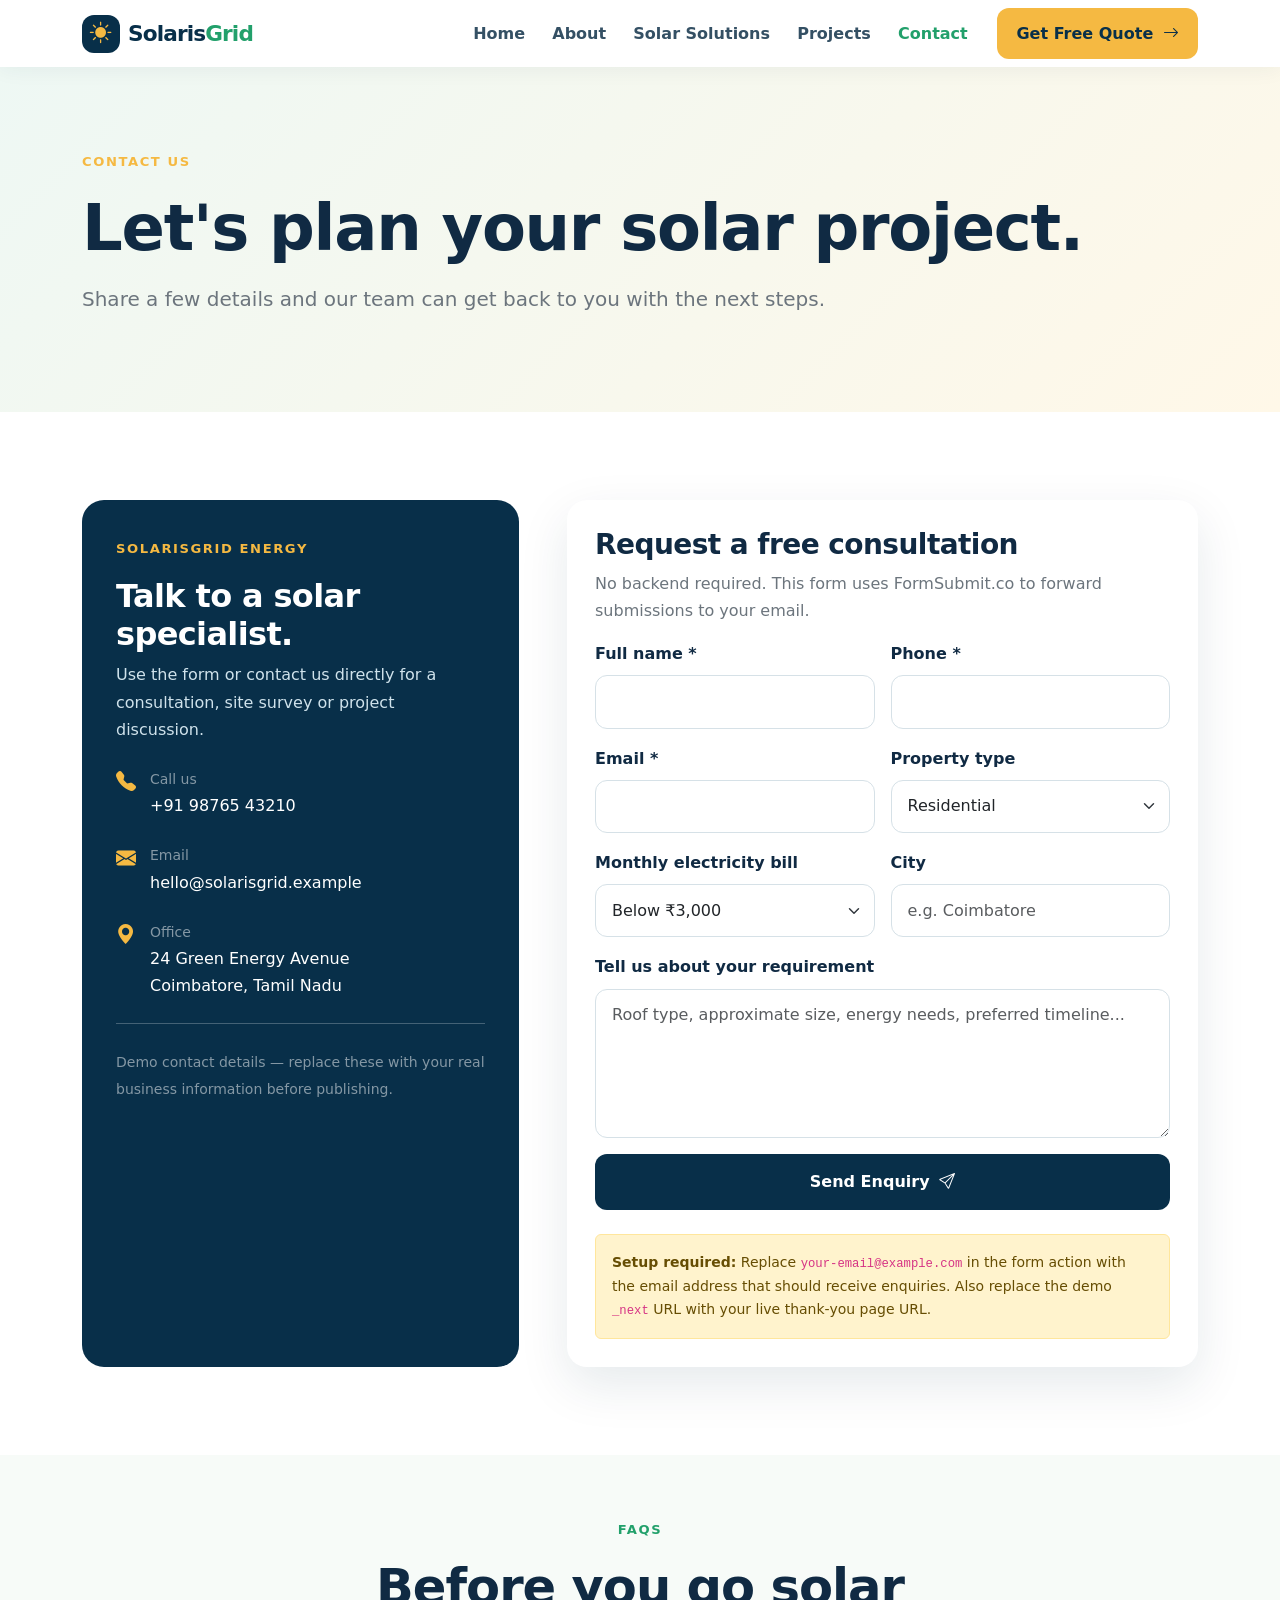
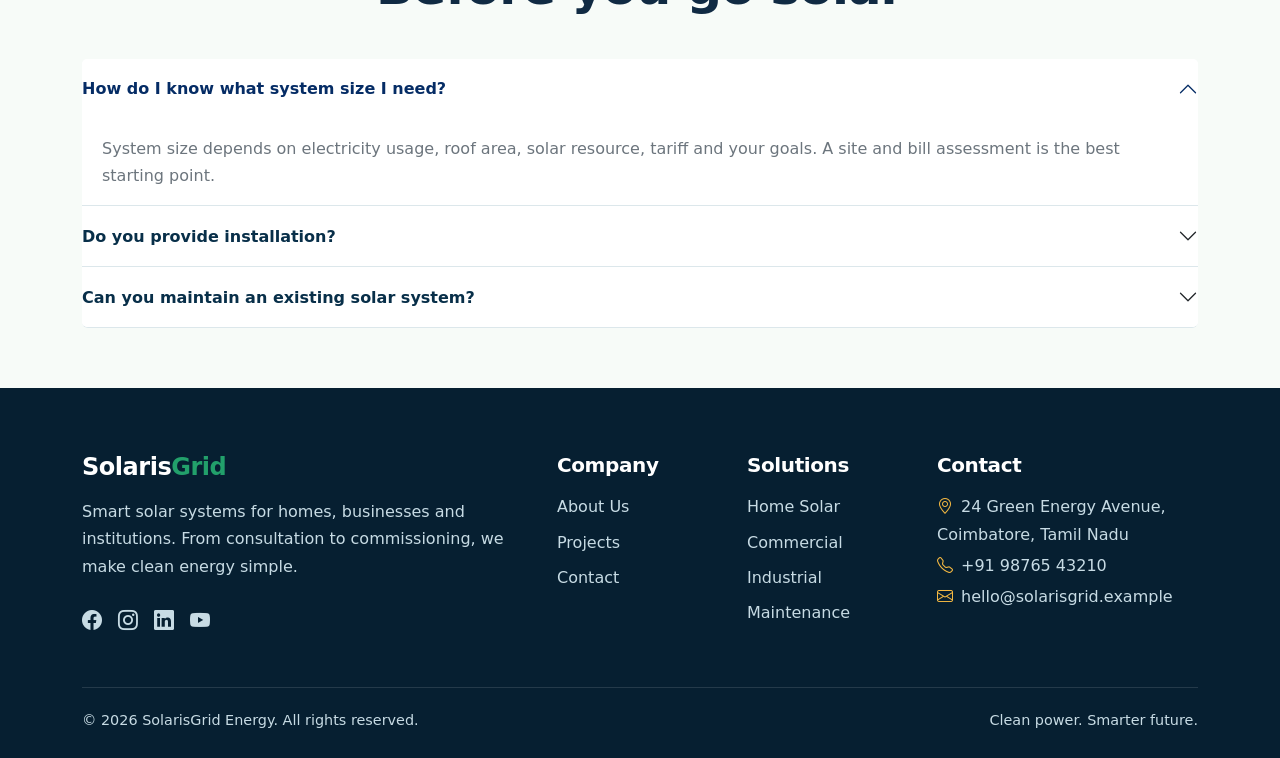
==== contact.html @ 3a263a2d "Add files via upload" ====
<!doctype html>
<html lang="en"><head>
<meta charset="utf-8"><meta name="viewport" content="width=device-width,initial-scale=1">
<title>Contact & Free Quote | SolarisGrid Energy</title>
<meta name="description" content="SolarisGrid Energy provides solar panel sales, installation, maintenance and energy solutions for homes and businesses.">
<link rel="preconnect" href="https://cdn.jsdelivr.net">
<link href="https://cdn.jsdelivr.net/npm/bootstrap@5.3.3/dist/css/bootstrap.min.css" rel="stylesheet">
<link href="https://cdn.jsdelivr.net/npm/bootstrap-icons@1.11.3/font/bootstrap-icons.css" rel="stylesheet">
<link href="assets/css/style.css" rel="stylesheet">
</head><body>
<nav class="navbar navbar-expand-lg sticky-top">
 <div class="container">
  <a class="navbar-brand" href="index.html"><span class="brand-mark"><i class="bi bi-sun-fill"></i></span>Solaris<span style="color:var(--mint)">Grid</span></a>
  <button class="navbar-toggler" type="button" data-bs-toggle="collapse" data-bs-target="#mainNav"><span class="navbar-toggler-icon"></span></button>
  <div class="collapse navbar-collapse" id="mainNav">
   <ul class="navbar-nav ms-auto align-items-lg-center">
    <li class="nav-item"><a class="nav-link " href="index.html">Home</a></li>
    <li class="nav-item"><a class="nav-link " href="about.html">About</a></li>
    <li class="nav-item"><a class="nav-link " href="solutions.html">Solar Solutions</a></li>
    <li class="nav-item"><a class="nav-link " href="projects.html">Projects</a></li>
    <li class="nav-item"><a class="nav-link active" href="contact.html">Contact</a></li>
   </ul>
   <a class="btn btn-sun ms-lg-3 mt-3 mt-lg-0" href="contact.html">Get Free Quote <i class="bi bi-arrow-right ms-1"></i></a>
  </div>
 </div>
</nav>

<section class="page-hero"><div class="container"><span class="eyebrow">Contact us</span><h1>Let's plan your solar project.</h1><p class="lead text-secondary mt-3 col-lg-8">Share a few details and our team can get back to you with the next steps.</p></div></section>
<section class="section"><div class="container"><div class="row g-5">
<div class="col-lg-5"><div class="contact-card"><span class="eyebrow">SolarisGrid Energy</span><h2 class="text-white">Talk to a solar specialist.</h2><p>Use the form or contact us directly for a consultation, site survey or project discussion.</p>
<div class="contact-item"><i class="bi bi-telephone-fill"></i><div><small class="text-white-50">Call us</small><div>+91 98765 43210</div></div></div>
<div class="contact-item"><i class="bi bi-envelope-fill"></i><div><small class="text-white-50">Email</small><div>hello@solarisgrid.example</div></div></div>
<div class="contact-item"><i class="bi bi-geo-alt-fill"></i><div><small class="text-white-50">Office</small><div>24 Green Energy Avenue<br>Coimbatore, Tamil Nadu</div></div></div>
<hr class="border-light opacity-25 my-4"><small class="text-white-50">Demo contact details — replace these with your real business information before publishing.</small>
</div></div>
<div class="col-lg-7"><div class="card-premium"><h3>Request a free consultation</h3><p class="text-secondary">No backend required. This form uses FormSubmit.co to forward submissions to your email.</p>
<form class="needs-validation" action="https://formsubmit.co/your-email@example.com" method="POST" novalidate>
<input type="hidden" name="_subject" value="New Solar Website Enquiry - SolarisGrid">
<input type="hidden" name="_captcha" value="false">
<input type="hidden" name="_template" value="table">
<input type="hidden" name="_next" value="https://yourdomain.com/thank-you.html">
<div class="row g-3">
<div class="col-md-6"><label class="form-label fw-semibold">Full name *</label><input class="form-control" type="text" name="name" required><div class="invalid-feedback">Please enter your name.</div></div>
<div class="col-md-6"><label class="form-label fw-semibold">Phone *</label><input class="form-control" type="tel" name="phone" required><div class="invalid-feedback">Please enter your phone number.</div></div>
<div class="col-md-6"><label class="form-label fw-semibold">Email *</label><input class="form-control" type="email" name="email" required><div class="invalid-feedback">Please enter a valid email.</div></div>
<div class="col-md-6"><label class="form-label fw-semibold">Property type</label><select class="form-select" name="property_type"><option>Residential</option><option>Commercial</option><option>Industrial</option><option>Other</option></select></div>
<div class="col-md-6"><label class="form-label fw-semibold">Monthly electricity bill</label><select class="form-select" name="monthly_bill"><option>Below ₹3,000</option><option>₹3,000–₹7,000</option><option>₹7,000–₹15,000</option><option>₹15,000+</option><option>Not sure</option></select></div>
<div class="col-md-6"><label class="form-label fw-semibold">City</label><input class="form-control" type="text" name="city" placeholder="e.g. Coimbatore"></div>
<div class="col-12"><label class="form-label fw-semibold">Tell us about your requirement</label><textarea class="form-control" name="message" rows="5" placeholder="Roof type, approximate size, energy needs, preferred timeline..."></textarea></div>
<div class="col-12"><button class="btn btn-navy w-100 py-3" type="submit">Send Enquiry <i class="bi bi-send ms-1"></i></button></div>
</div></form>
<div class="alert alert-warning mt-4 mb-0 small"><strong>Setup required:</strong> Replace <code>your-email@example.com</code> in the form action with the email address that should receive enquiries. Also replace the demo <code>_next</code> URL with your live thank-you page URL.</div>
</div></div></div></section>
<section class="section-sm soft"><div class="container"><div class="section-title text-center mx-auto"><span class="eyebrow">FAQs</span><h2>Before you go solar</h2></div><div class="accordion" id="faq">
<div class="accordion-item"><h2 class="accordion-header"><button class="accordion-button" data-bs-toggle="collapse" data-bs-target="#f1">How do I know what system size I need?</button></h2><div id="f1" class="accordion-collapse collapse show" data-bs-parent="#faq"><div class="accordion-body text-secondary">System size depends on electricity usage, roof area, solar resource, tariff and your goals. A site and bill assessment is the best starting point.</div></div></div>
<div class="accordion-item"><h2 class="accordion-header"><button class="accordion-button collapsed" data-bs-toggle="collapse" data-bs-target="#f2">Do you provide installation?</button></h2><div id="f2" class="accordion-collapse collapse" data-bs-parent="#faq"><div class="accordion-body text-secondary">Yes. SolarisGrid is positioned as an end-to-end solar sales and installation company, including system design, installation and commissioning.</div></div></div>
<div class="accordion-item"><h2 class="accordion-header"><button class="accordion-button collapsed" data-bs-toggle="collapse" data-bs-target="#f3">Can you maintain an existing solar system?</button></h2><div id="f3" class="accordion-collapse collapse" data-bs-parent="#faq"><div class="accordion-body text-secondary">We can assess existing systems and discuss inspection, cleaning coordination, monitoring and maintenance requirements.</div></div></div>
</div></div></section>

<footer class="footer">
 <div class="container">
  <div class="row g-4">
   <div class="col-lg-5">
    <h4 class="text-white fw-bold">Solaris<span style="color:var(--mint)">Grid</span></h4>
    <p class="mt-3 mb-4">Smart solar systems for homes, businesses and institutions. From consultation to commissioning, we make clean energy simple.</p>
    <div class="d-flex gap-3"><a href="#"><i class="bi bi-facebook fs-5"></i></a><a href="#"><i class="bi bi-instagram fs-5"></i></a><a href="#"><i class="bi bi-linkedin fs-5"></i></a><a href="#"><i class="bi bi-youtube fs-5"></i></a></div>
   </div>
   <div class="col-6 col-lg-2"><h5>Company</h5><ul class="list-unstyled mt-3"><li class="mb-2"><a href="about.html">About Us</a></li><li class="mb-2"><a href="projects.html">Projects</a></li><li class="mb-2"><a href="contact.html">Contact</a></li></ul></div>
   <div class="col-6 col-lg-2"><h5>Solutions</h5><ul class="list-unstyled mt-3"><li class="mb-2"><a href="solutions.html">Home Solar</a></li><li class="mb-2"><a href="solutions.html">Commercial</a></li><li class="mb-2"><a href="solutions.html">Industrial</a></li><li class="mb-2"><a href="solutions.html">Maintenance</a></li></ul></div>
   <div class="col-lg-3"><h5>Contact</h5><p class="mt-3 mb-1"><i class="bi bi-geo-alt me-2" style="color:var(--sun)"></i>24 Green Energy Avenue, Coimbatore, Tamil Nadu</p><p class="mb-1"><i class="bi bi-telephone me-2" style="color:var(--sun)"></i>+91 98765 43210</p><p><i class="bi bi-envelope me-2" style="color:var(--sun)"></i>hello@solarisgrid.example</p></div>
  </div>
  <div class="footer-bottom d-flex flex-column flex-md-row justify-content-between gap-2"><span>© <span data-year></span> SolarisGrid Energy. All rights reserved.</span><span>Clean power. Smarter future.</span></div>
 </div>
</footer>

<script src="https://cdn.jsdelivr.net/npm/bootstrap@5.3.3/dist/js/bootstrap.bundle.min.js"></script><script src="assets/js/main.js"></script>
</body></html>
---- assets/css/style.css ----
:root{
  --sun:#f5b942;
  --sun-dark:#d99618;
  --navy:#082f49;
  --navy-2:#0b4568;
  --mint:#22a06b;
  --cream:#f7fbf8;
  --ink:#102a43;
  --muted:#61758a;
  --white:#fff;
  --shadow:0 18px 50px rgba(8,47,73,.10);
  --radius:20px;
}
html{scroll-behavior:smooth}
body{font-family:Inter,system-ui,-apple-system,"Segoe UI",sans-serif;color:var(--ink);background:#fff;line-height:1.7}
h1,h2,h3,h4,h5{font-weight:800;letter-spacing:-.02em}
a{text-decoration:none}
.navbar{background:rgba(255,255,255,.96);backdrop-filter:blur(14px);box-shadow:0 2px 20px rgba(8,47,73,.06)}
.navbar-brand{font-weight:900;color:var(--navy)!important;letter-spacing:-.04em;font-size:1.35rem}
.brand-mark{display:inline-grid;place-items:center;width:38px;height:38px;border-radius:12px;background:var(--navy);color:var(--sun);margin-right:8px}
.nav-link{font-weight:650;color:#345064!important;padding:.7rem .85rem!important}
.nav-link:hover,.nav-link.active{color:var(--mint)!important}
.btn-sun{background:var(--sun);border:0;color:var(--navy);font-weight:800;border-radius:12px;padding:.85rem 1.2rem}
.btn-sun:hover{background:#ffc95f;color:var(--navy)}
.btn-navy{background:var(--navy);border:0;color:#fff;font-weight:800;border-radius:12px;padding:.85rem 1.2rem}
.btn-navy:hover{background:var(--navy-2);color:#fff}
.btn-outline-navy{border:2px solid var(--navy);color:var(--navy);font-weight:800;border-radius:12px;padding:.75rem 1.15rem}
.btn-outline-navy:hover{background:var(--navy);color:#fff}
.hero{position:relative;overflow:hidden;background:linear-gradient(135deg,#062c45 0%,#0b4568 62%,#126b67 100%);color:#fff;padding:120px 0 95px}
.hero:before{content:"";position:absolute;width:420px;height:420px;border-radius:50%;right:-100px;top:-120px;background:rgba(245,185,66,.18)}
.hero:after{content:"";position:absolute;width:280px;height:280px;border-radius:50%;left:-130px;bottom:-160px;background:rgba(34,160,107,.18)}
.hero-content{position:relative;z-index:2}
.eyebrow{display:inline-flex;align-items:center;gap:8px;color:var(--sun);font-size:.82rem;font-weight:850;letter-spacing:.12em;text-transform:uppercase;margin-bottom:1rem}
.hero h1{font-size:clamp(2.5rem,6vw,5rem);line-height:1.02;max-width:850px}
.hero p{font-size:1.15rem;color:#d9ebf4;max-width:700px}
.hero-card{background:rgba(255,255,255,.1);border:1px solid rgba(255,255,255,.18);border-radius:24px;padding:24px;backdrop-filter:blur(12px)}
.hero-stat strong{display:block;font-size:1.7rem;color:var(--sun)}
.section{padding:88px 0}
.section-sm{padding:60px 0}
.section-title{max-width:720px;margin-bottom:42px}
.section-title .eyebrow{color:var(--mint)}
.section-title h2{font-size:clamp(2rem,4vw,3.1rem)}
.section-title p{color:var(--muted);font-size:1.05rem}
.soft{background:var(--cream)}
.card-premium{border:0;border-radius:var(--radius);box-shadow:var(--shadow);height:100%;padding:28px;background:#fff}
.icon-box{width:54px;height:54px;display:grid;place-items:center;border-radius:15px;background:#eaf8f1;color:var(--mint);font-size:1.45rem;margin-bottom:20px}
.icon-sun{background:#fff5dd;color:var(--sun-dark)}
.icon-navy{background:#e8f2f8;color:var(--navy)}
.check-list{padding:0;margin:0;list-style:none}
.check-list li{margin:.75rem 0;display:flex;gap:10px}
.check-list i{color:var(--mint);margin-top:4px}
.kpi{border-left:4px solid var(--sun);padding-left:18px}
.kpi strong{font-size:2.2rem;display:block;color:var(--navy)}
.breadcrumb-wrap{background:#eef6f7;padding:16px 0}
.breadcrumb{margin:0}
.page-hero{padding:80px 0;background:linear-gradient(135deg,#eef8f4,#fff8e8)}
.page-hero h1{font-size:clamp(2.4rem,5vw,4rem)}
.service-card{transition:.25s transform,.25s box-shadow}
.service-card:hover{transform:translateY(-6px);box-shadow:0 25px 60px rgba(8,47,73,.14)}
.step{position:relative;padding-left:62px}
.step-number{position:absolute;left:0;top:0;width:44px;height:44px;border-radius:14px;display:grid;place-items:center;background:var(--navy);color:var(--sun);font-weight:900}
.process-line{border-left:2px dashed #c9d8df;padding-bottom:24px}
.process-line:last-child{border-left:0}
.project-card{overflow:hidden;border-radius:20px;background:#fff;box-shadow:var(--shadow);height:100%}
.project-visual{height:190px;background:linear-gradient(135deg,#082f49,#22a06b);position:relative;overflow:hidden}
.project-visual:after{content:"";position:absolute;inset:25px;background:repeating-linear-gradient(25deg,rgba(255,255,255,.12) 0 12px,transparent 12px 24px);transform:skewY(-8deg)}
.form-control,.form-select{padding:.85rem 1rem;border-radius:12px;border:1px solid #d6e1e7}
.form-control:focus,.form-select:focus{border-color:var(--mint);box-shadow:0 0 0 .2rem rgba(34,160,107,.12)}
.contact-card{border-radius:22px;background:var(--navy);color:#fff;padding:34px;height:100%}
.contact-card p{color:#cfe2eb}
.contact-item{display:flex;gap:14px;margin:22px 0}
.contact-item i{color:var(--sun);font-size:1.25rem}
.accordion-item{border:0;border-bottom:1px solid #dce7eb}
.accordion-button{font-weight:750;padding:20px 0;box-shadow:none!important;background:#fff!important;color:var(--navy)}
.cta{background:linear-gradient(135deg,var(--navy),#0d5d68);color:#fff;border-radius:28px;padding:55px}
.cta p{color:#d5e8ed}
.footer{background:#061f31;color:#c7dbe4;padding:65px 0 25px}
.footer a{color:#c7dbe4}.footer a:hover{color:var(--sun)}
.footer h5{color:#fff}
.footer-bottom{border-top:1px solid rgba(255,255,255,.12);margin-top:45px;padding-top:20px;font-size:.9rem}
.badge-soft{background:#e9f7ef;color:#14764e;padding:.45rem .7rem;border-radius:999px;font-weight:800}
.table-premium{border-radius:18px;overflow:hidden;box-shadow:var(--shadow)}
.table-premium thead{background:var(--navy);color:#fff}
.table-premium td,.table-premium th{padding:16px}
.solar-panel{position:relative;width:250px;height:150px;margin:auto;background:#103f60;border:6px solid #d7e4e8;border-radius:8px;transform:skew(-8deg) rotate(-7deg);box-shadow:0 25px 50px rgba(0,0,0,.25)}
.solar-panel:before{content:"";position:absolute;inset:0;background:linear-gradient(90deg,transparent 48%,rgba(255,255,255,.2) 49% 51%,transparent 52%),linear-gradient(0deg,transparent 48%,rgba(255,255,255,.2) 49% 51%,transparent 52%);background-size:50px 50px}
.sun-orb{position:absolute;width:100px;height:100px;border-radius:50%;background:var(--sun);right:15%;top:12%;box-shadow:0 0 60px rgba(245,185,66,.5)}
@media(max-width:991px){.hero{padding:90px 0 70px}.navbar .btn-sun{display:none}.section{padding:70px 0}}
@media(max-width:575px){.hero{padding:75px 0 60px}.hero h1{font-size:2.65rem}.cta{padding:34px 24px}.section{padding:58px 0}.page-hero{padding:60px 0}.solar-panel{width:210px;height:125px}}
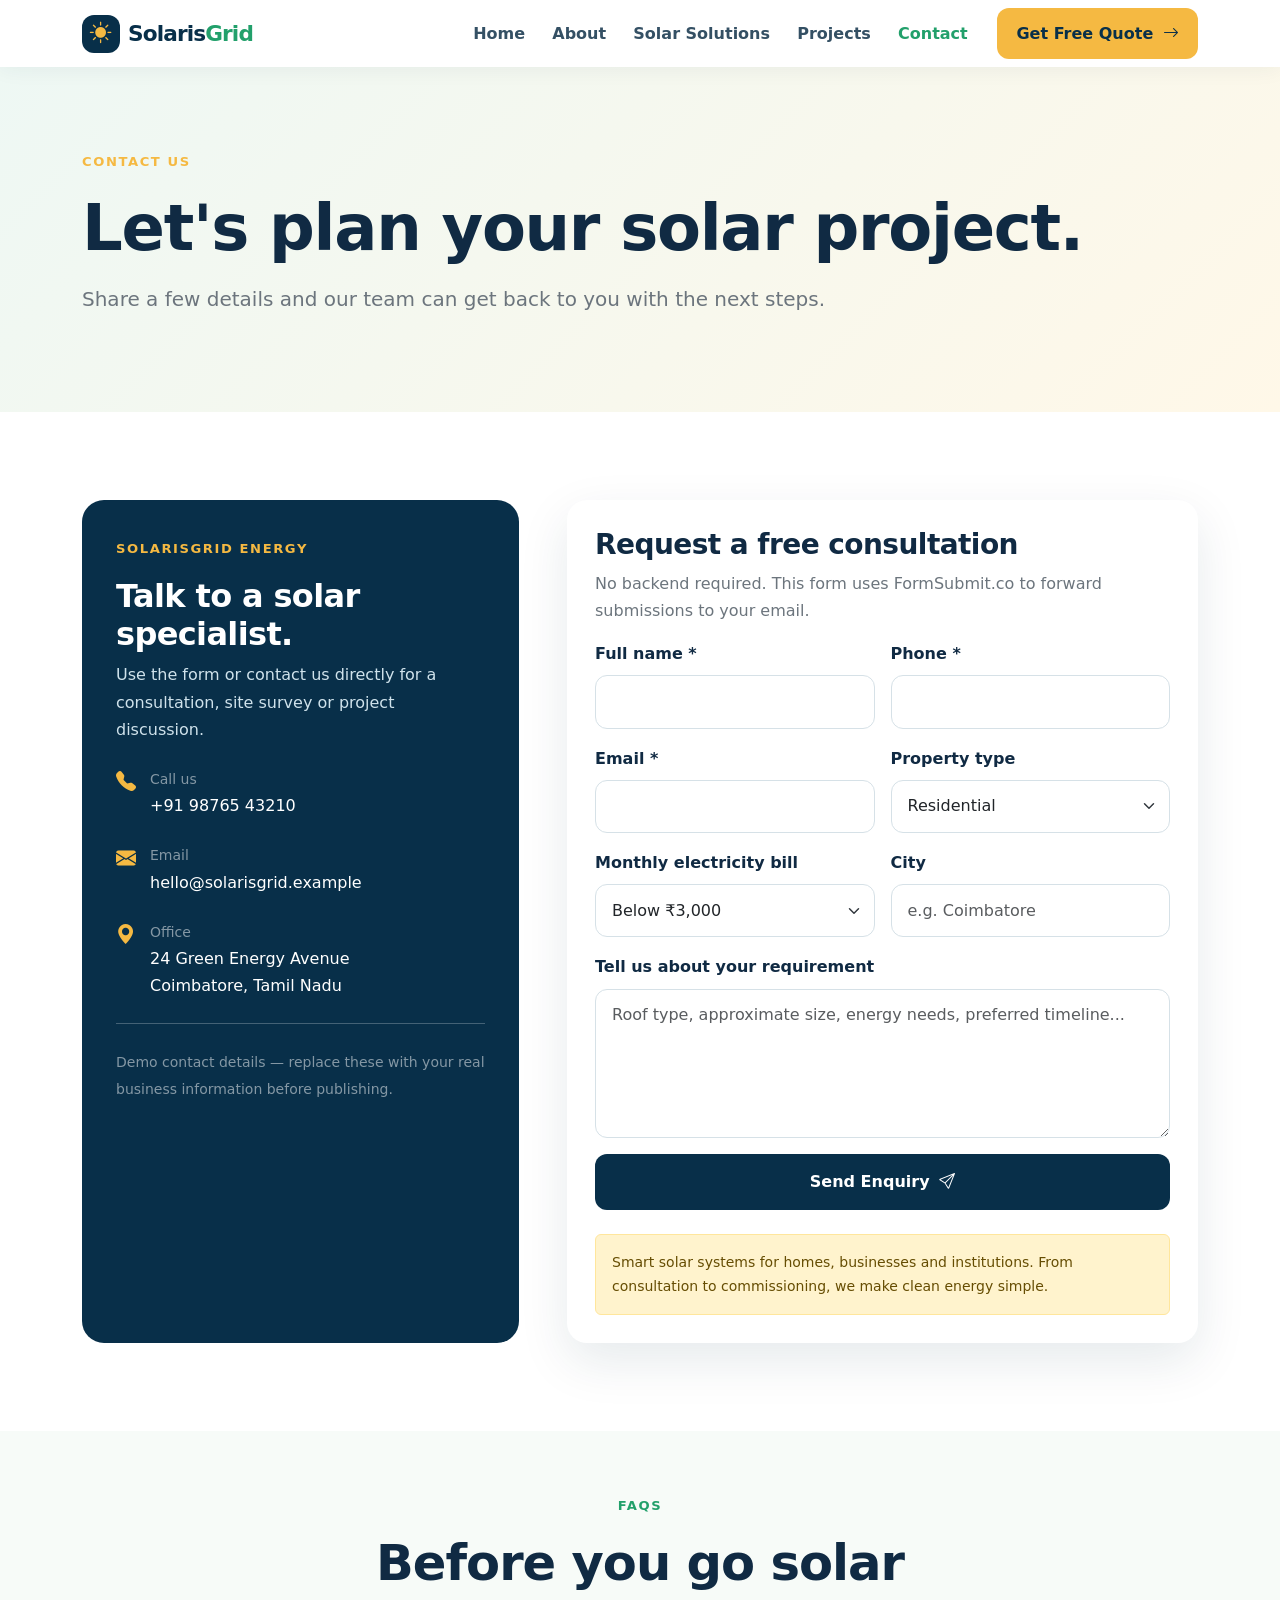
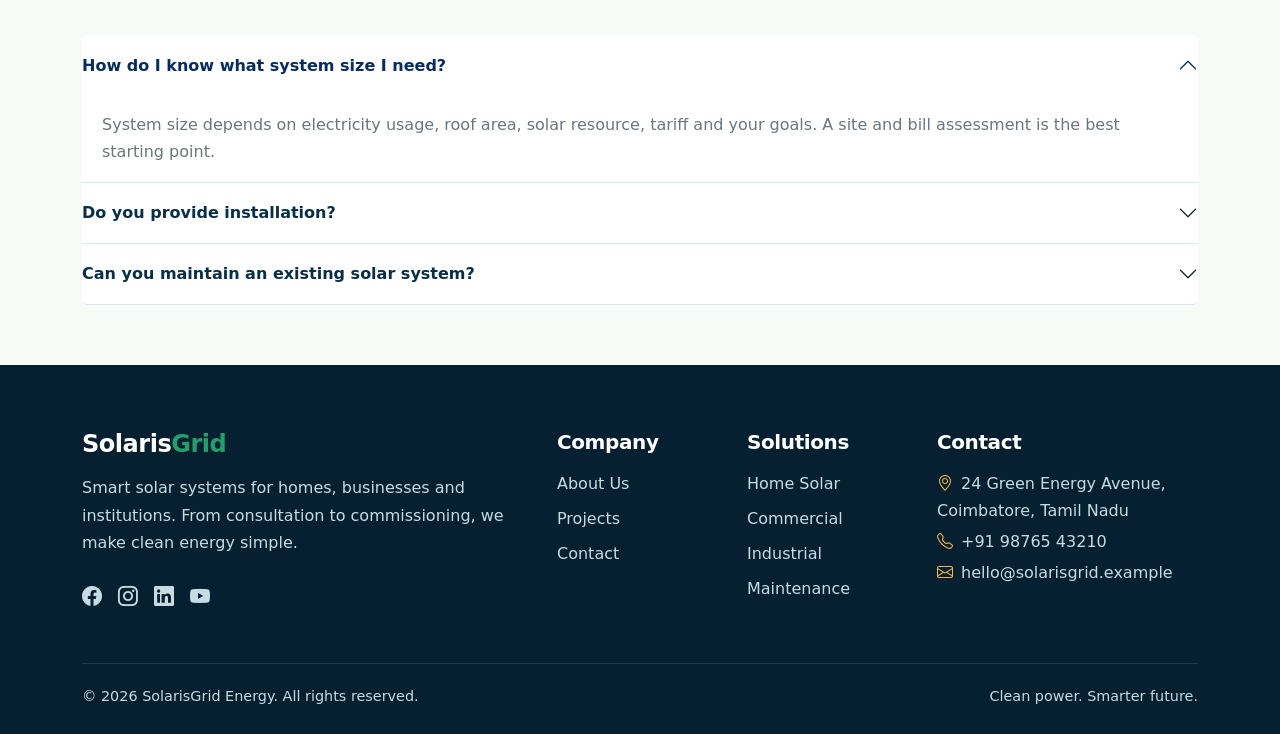
==== commit 9b926236: "Update contact.html" ====
--- a/contact.html
+++ b/contact.html
@@ -34,7 +34,7 @@
 <hr class="border-light opacity-25 my-4"><small class="text-white-50">Demo contact details — replace these with your real business information before publishing.</small>
 </div></div>
 <div class="col-lg-7"><div class="card-premium"><h3>Request a free consultation</h3><p class="text-secondary">No backend required. This form uses FormSubmit.co to forward submissions to your email.</p>
-<form class="needs-validation" action="https://formsubmit.co/your-email@example.com" method="POST" novalidate>
+<form class="needs-validation" action="https://formsubmit.co/abi.books0@gmail.com" method="POST" novalidate>
 <input type="hidden" name="_subject" value="New Solar Website Enquiry - SolarisGrid">
 <input type="hidden" name="_captcha" value="false">
 <input type="hidden" name="_template" value="table">
@@ -49,7 +49,8 @@
 <div class="col-12"><label class="form-label fw-semibold">Tell us about your requirement</label><textarea class="form-control" name="message" rows="5" placeholder="Roof type, approximate size, energy needs, preferred timeline..."></textarea></div>
 <div class="col-12"><button class="btn btn-navy w-100 py-3" type="submit">Send Enquiry <i class="bi bi-send ms-1"></i></button></div>
 </div></form>
-<div class="alert alert-warning mt-4 mb-0 small"><strong>Setup required:</strong> Replace <code>your-email@example.com</code> in the form action with the email address that should receive enquiries. Also replace the demo <code>_next</code> URL with your live thank-you page URL.</div>
+<div class="alert alert-warning mt-4 mb-0 small">Smart solar systems for homes, businesses and institutions. 
+ From consultation to commissioning, we make clean energy simple.</div>
 </div></div></div></section>
 <section class="section-sm soft"><div class="container"><div class="section-title text-center mx-auto"><span class="eyebrow">FAQs</span><h2>Before you go solar</h2></div><div class="accordion" id="faq">
 <div class="accordion-item"><h2 class="accordion-header"><button class="accordion-button" data-bs-toggle="collapse" data-bs-target="#f1">How do I know what system size I need?</button></h2><div id="f1" class="accordion-collapse collapse show" data-bs-parent="#faq"><div class="accordion-body text-secondary">System size depends on electricity usage, roof area, solar resource, tariff and your goals. A site and bill assessment is the best starting point.</div></div></div>
@@ -74,4 +75,4 @@
 </footer>
 
 <script src="https://cdn.jsdelivr.net/npm/bootstrap@5.3.3/dist/js/bootstrap.bundle.min.js"></script><script src="assets/js/main.js"></script>
-</body></html>+</body></html>
